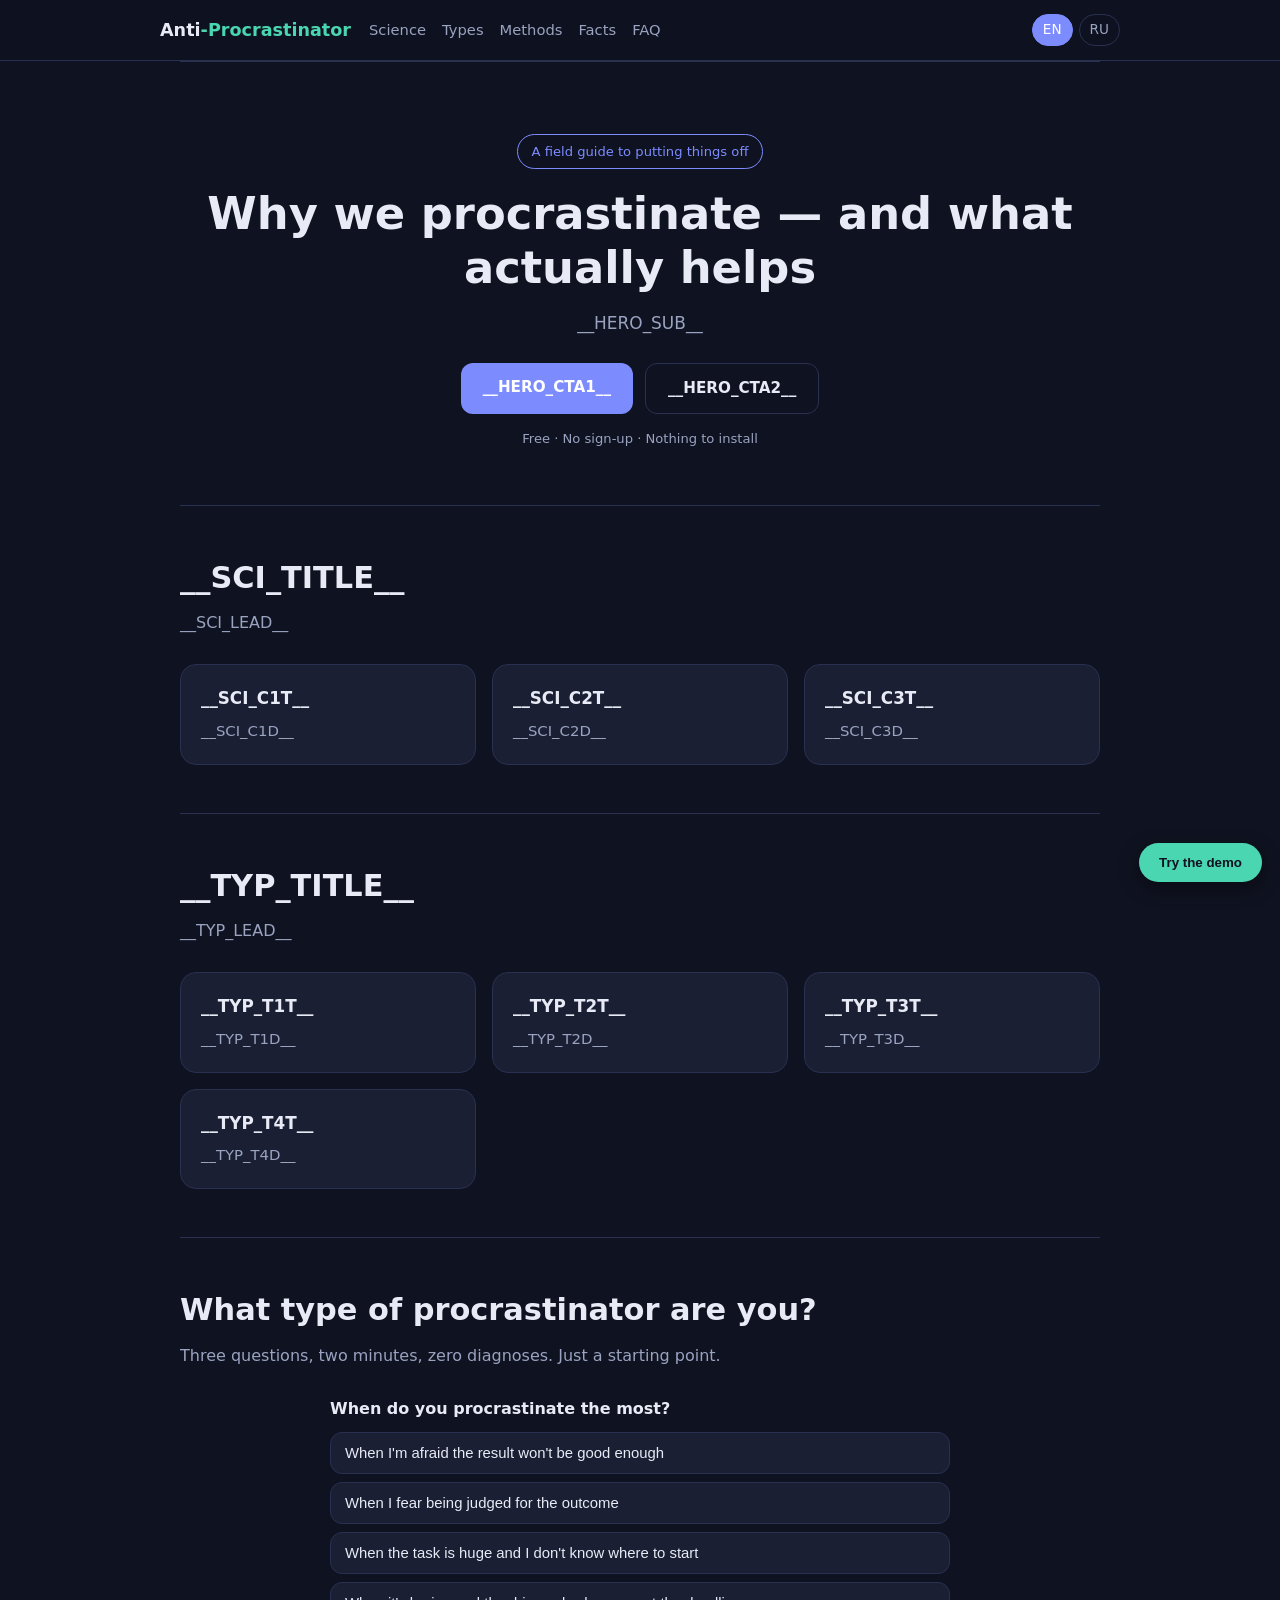
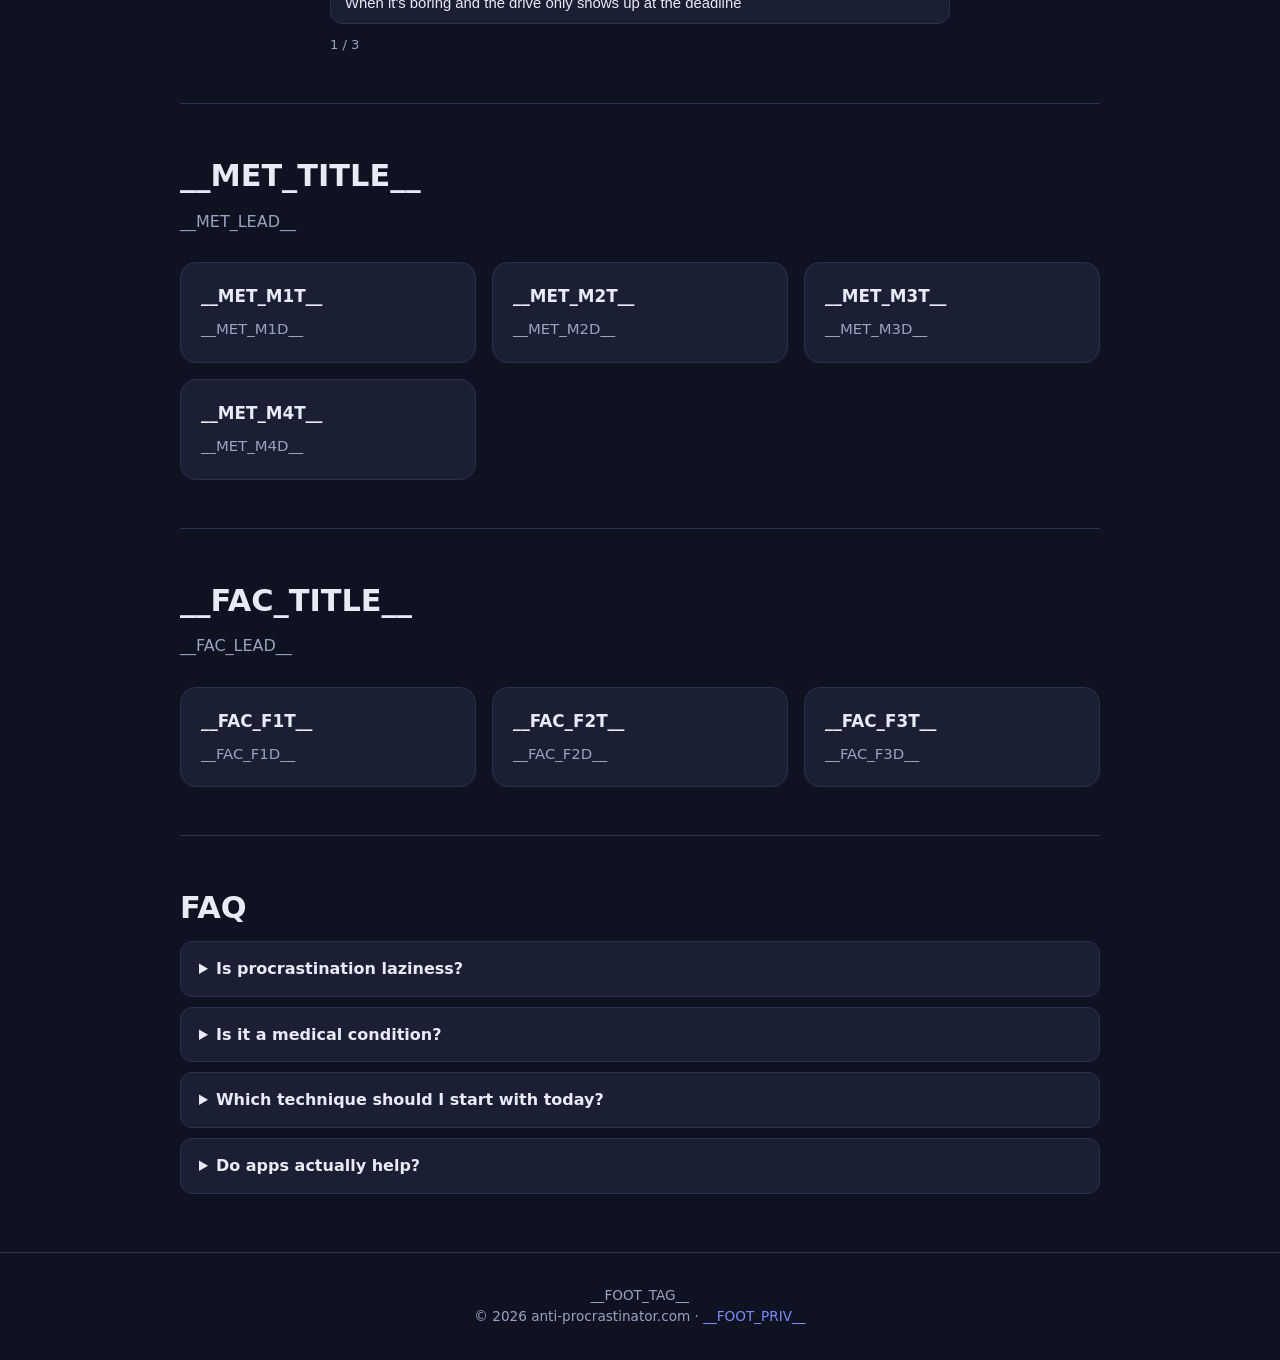
==== index.html @ 83e766c9 "первый коммит: Алиса - сайт под ключ с одного промта" ====
<!DOCTYPE html>
<html lang="en">
<head><meta charset="utf-8"><title>Anti-Procrastinator</title>
<script>
(function(){
  var l = (navigator.language||"en").toLowerCase();
  var lang = l.indexOf("ru")===0 ? "ru" : "en";
  window.location.replace("/"+lang+"/");
})();
</script>
<noscript><meta http-equiv="refresh" content="0;url=/en/"><p><a href="/en/">English</a> · <a href="/ru/">Русский</a></p></noscript>
</head><body></body></html>
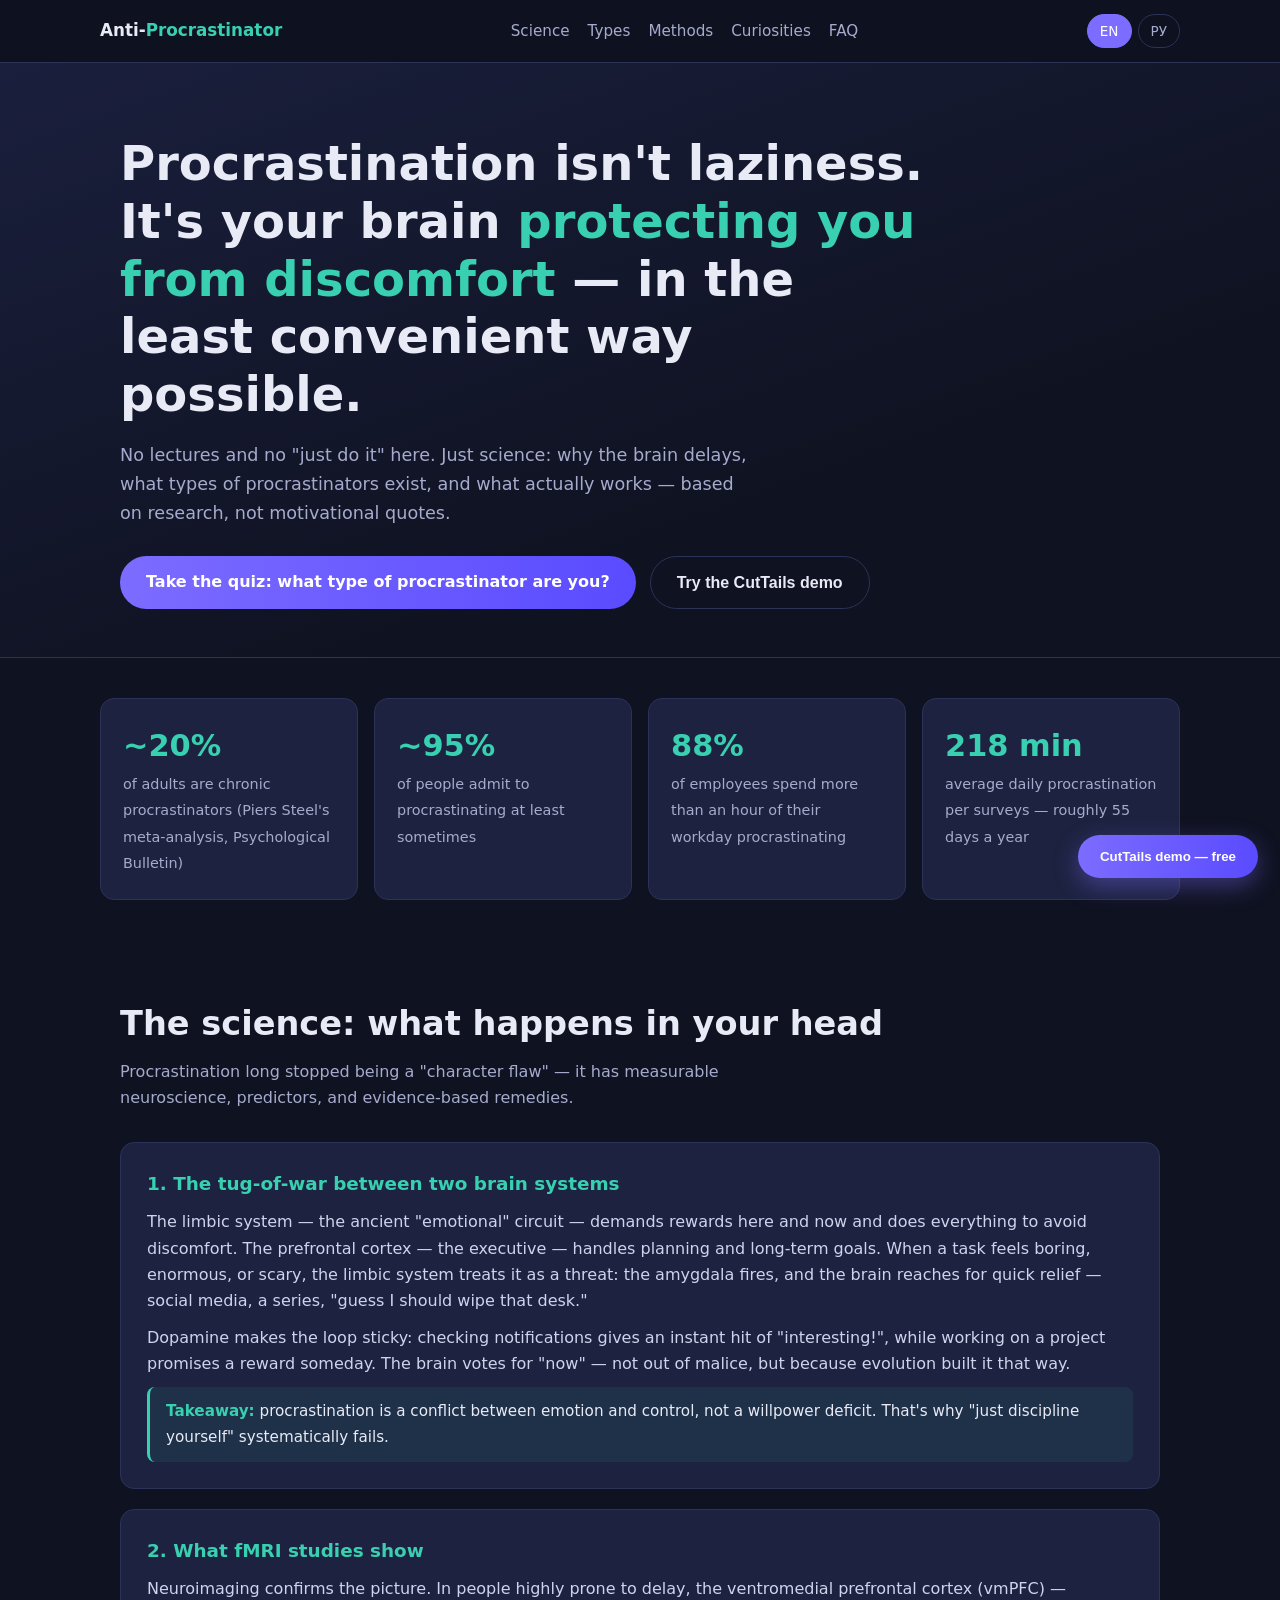
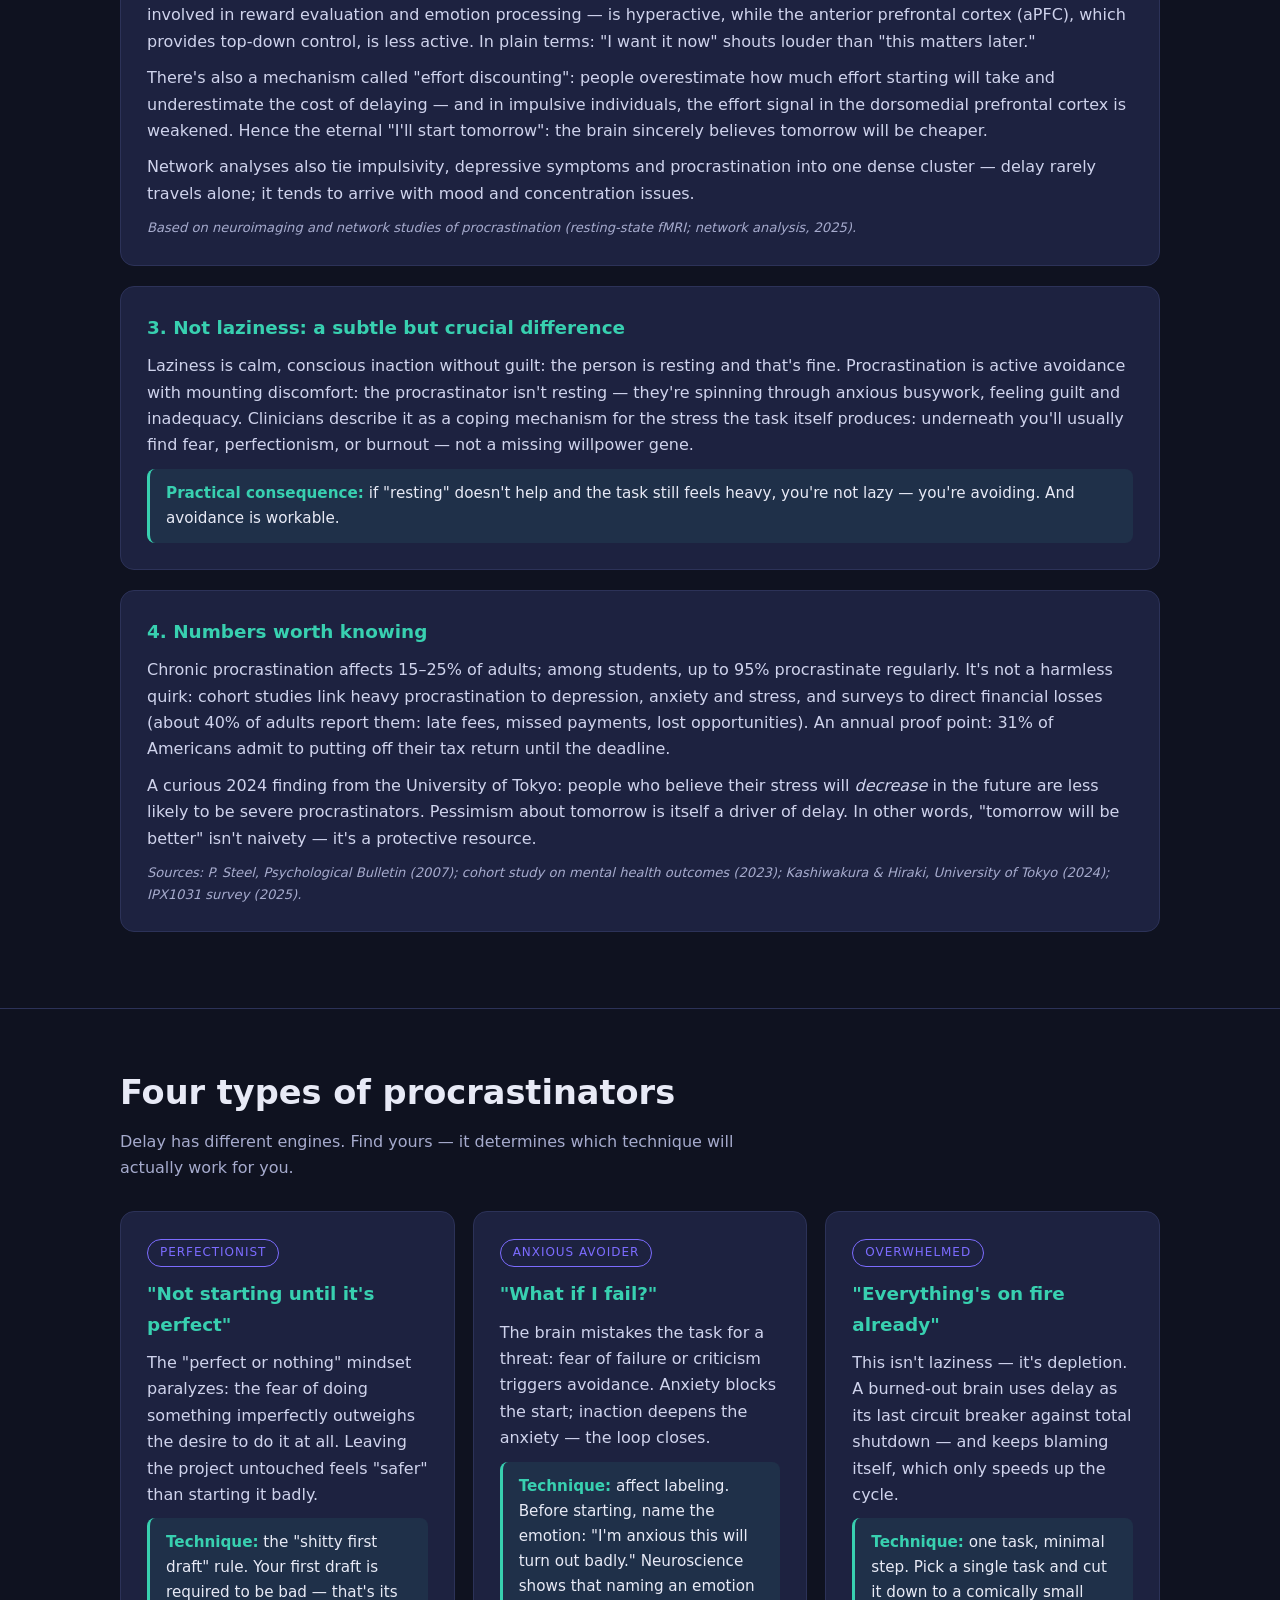
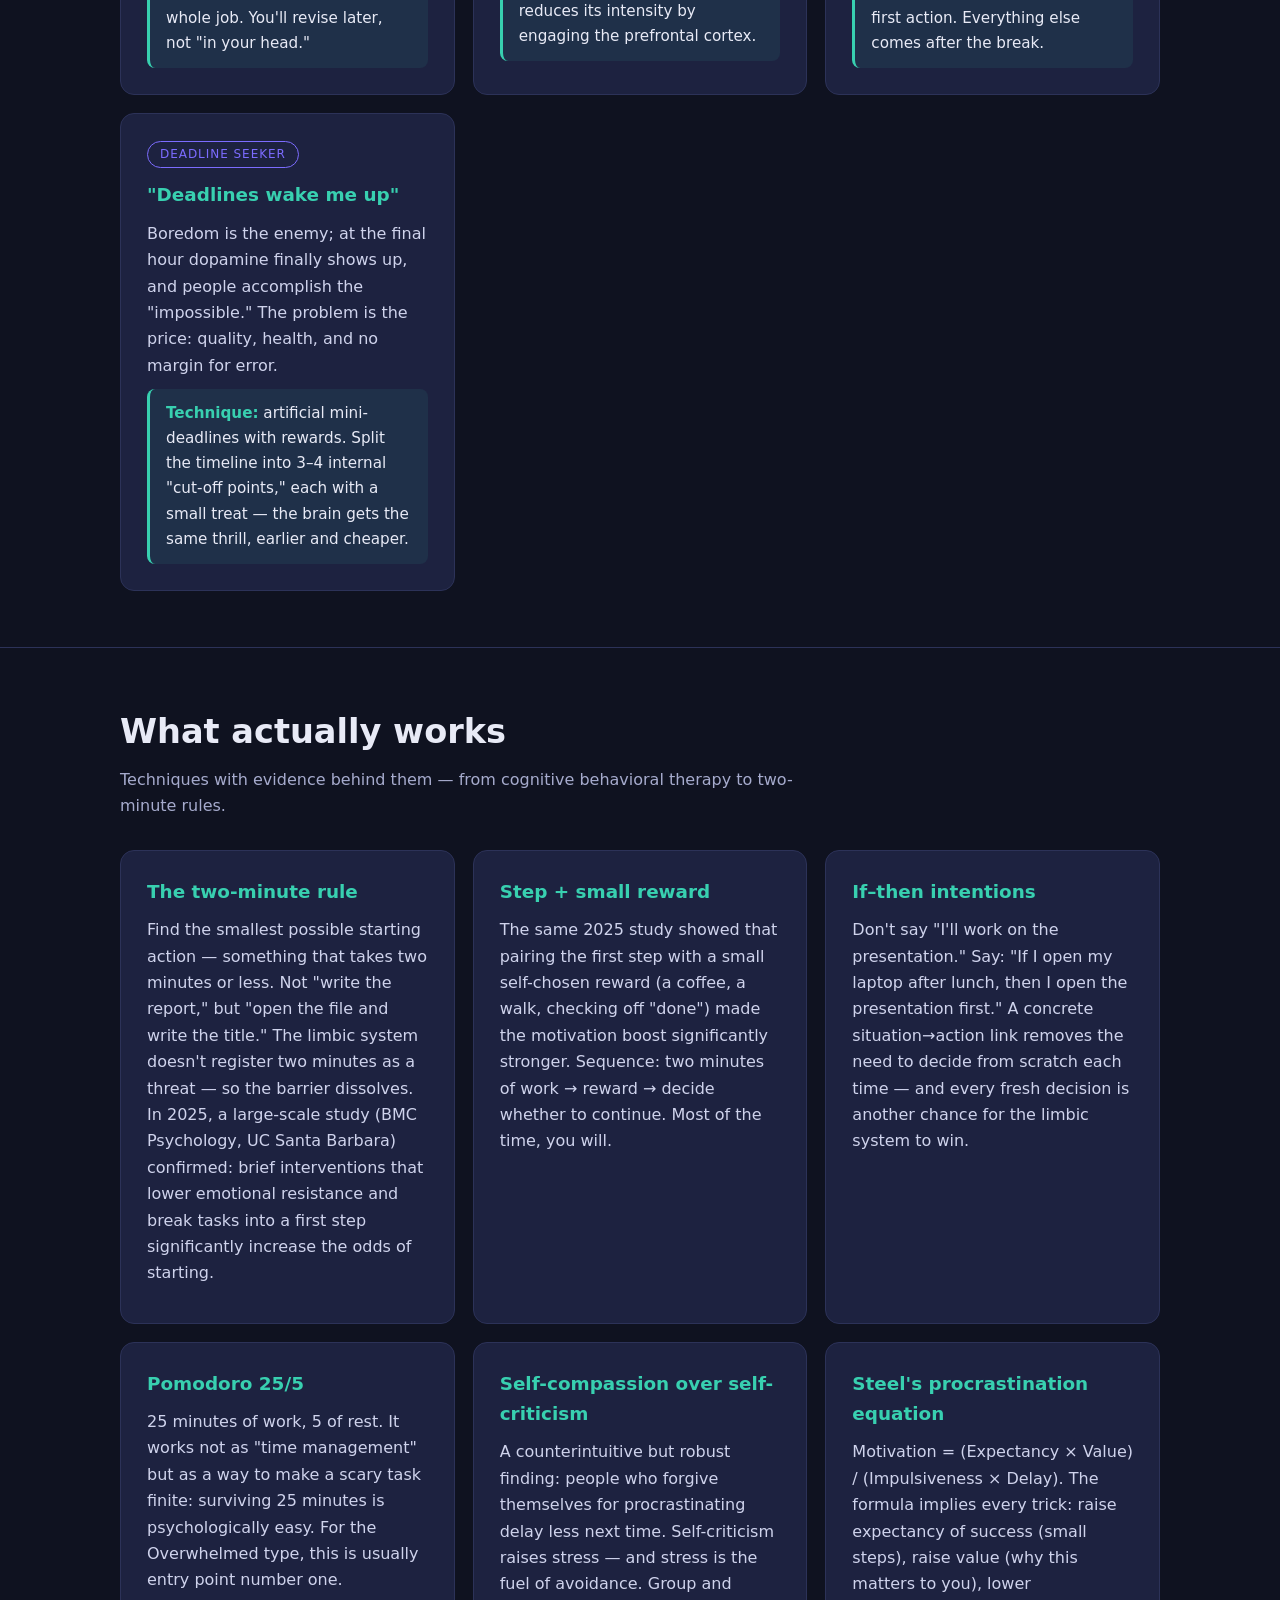
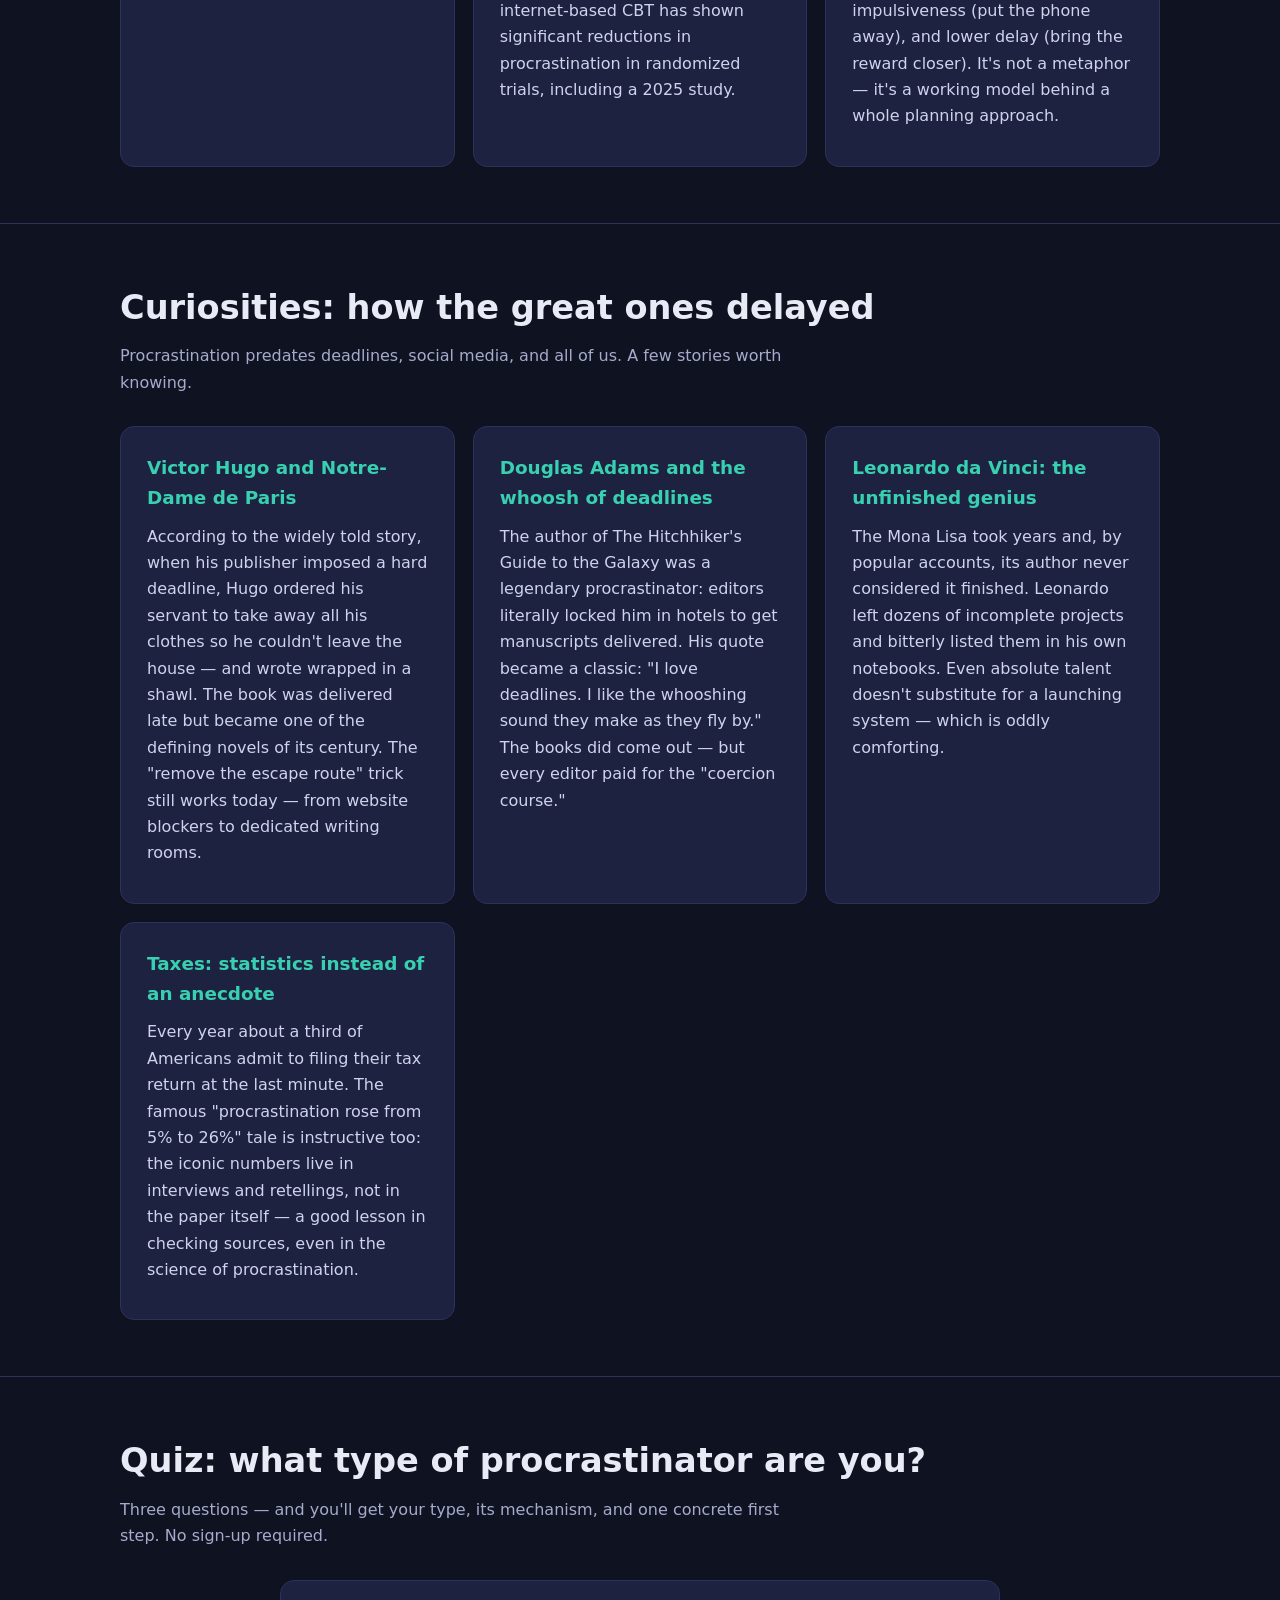
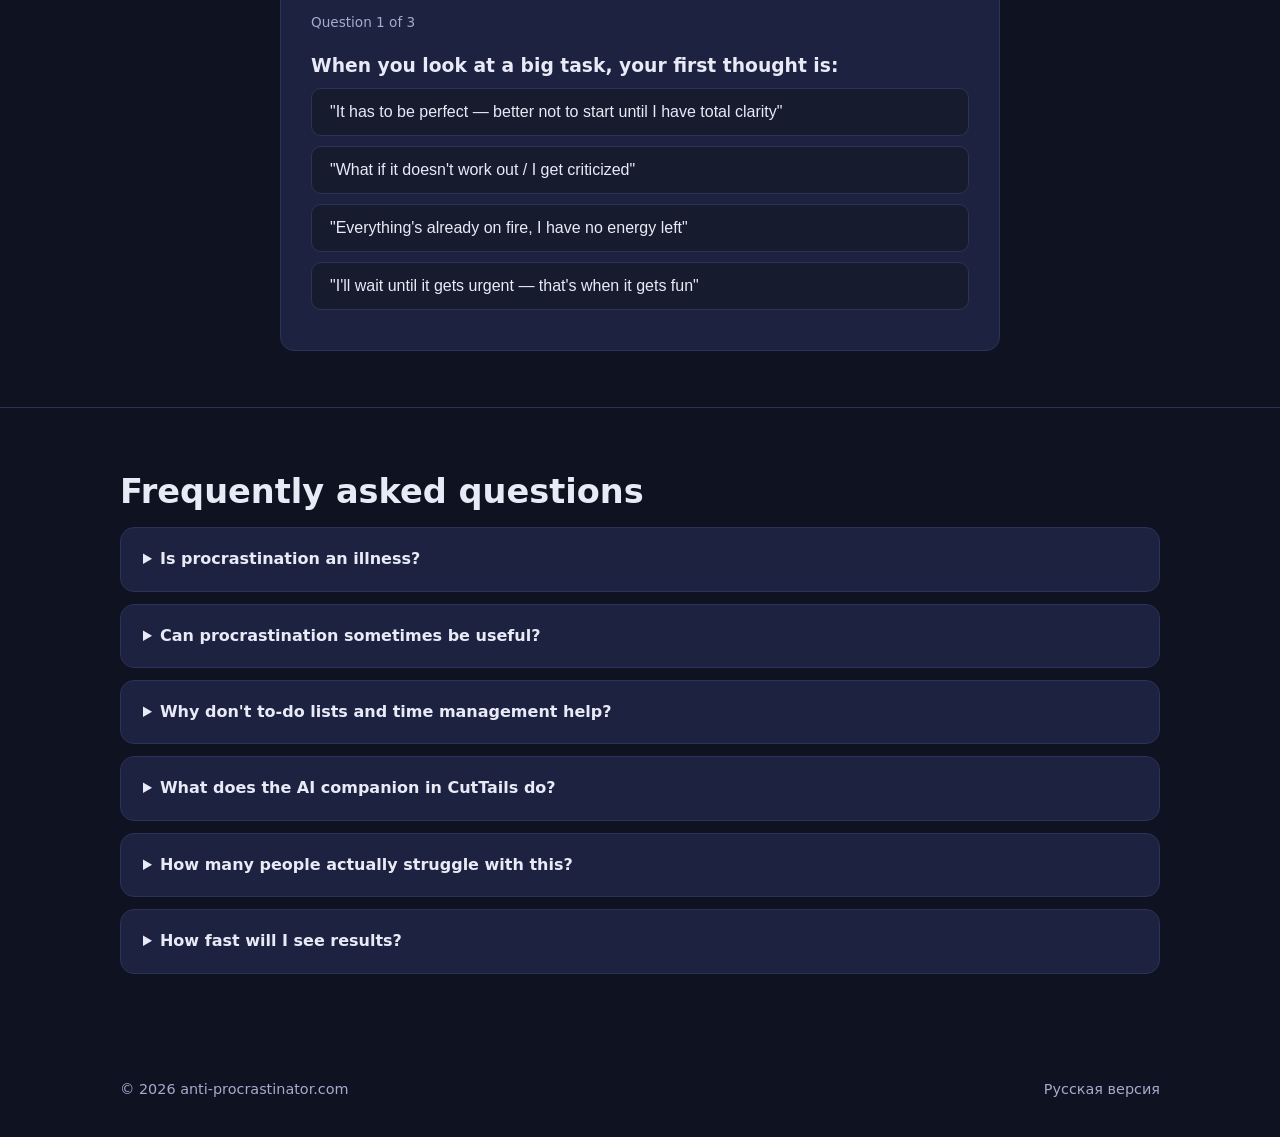
==== commit cd84c133: "заполнение заглушек: добавление статей, находок, типов, методов, курьёзов, тестов" ====
--- a/index.html
+++ b/index.html
@@ -1,12 +1,23 @@
 <!DOCTYPE html>
 <html lang="en">
-<head><meta charset="utf-8"><title>Anti-Procrastinator</title>
+<head>
+<meta charset="utf-8">
+<title>anti-procrastinator.com</title>
+<meta name="description" content="A science-based guide to procrastination. Choose your language.">
+<link rel="alternate" hreflang="en" href="https://anti-procrastinator.com/en/">
+<link rel="alternate" hreflang="ru" href="https://anti-procrastinator.com/ru/">
+<link rel="alternate" hreflang="x-default" href="https://anti-procrastinator.com/">
 <script>
-(function(){
-  var l = (navigator.language||"en").toLowerCase();
-  var lang = l.indexOf("ru")===0 ? "ru" : "en";
-  window.location.replace("/"+lang+"/");
+(function () {
+  var lang = (navigator.language || navigator.userLanguage || 'en').toLowerCase();
+  var target = lang.indexOf('ru') === 0 ? '/ru/' : '/en/';
+  window.location.replace(target);
 })();
 </script>
-<noscript><meta http-equiv="refresh" content="0;url=/en/"><p><a href="/en/">English</a> · <a href="/ru/">Русский</a></p></noscript>
-</head><body></body></html>+</head>
+<body>
+<p style="font-family:sans-serif;padding:40px">
+  <a href="/en/">English</a> · <a href="/ru/">Русский</a>
+</p>
+</body>
+</html>
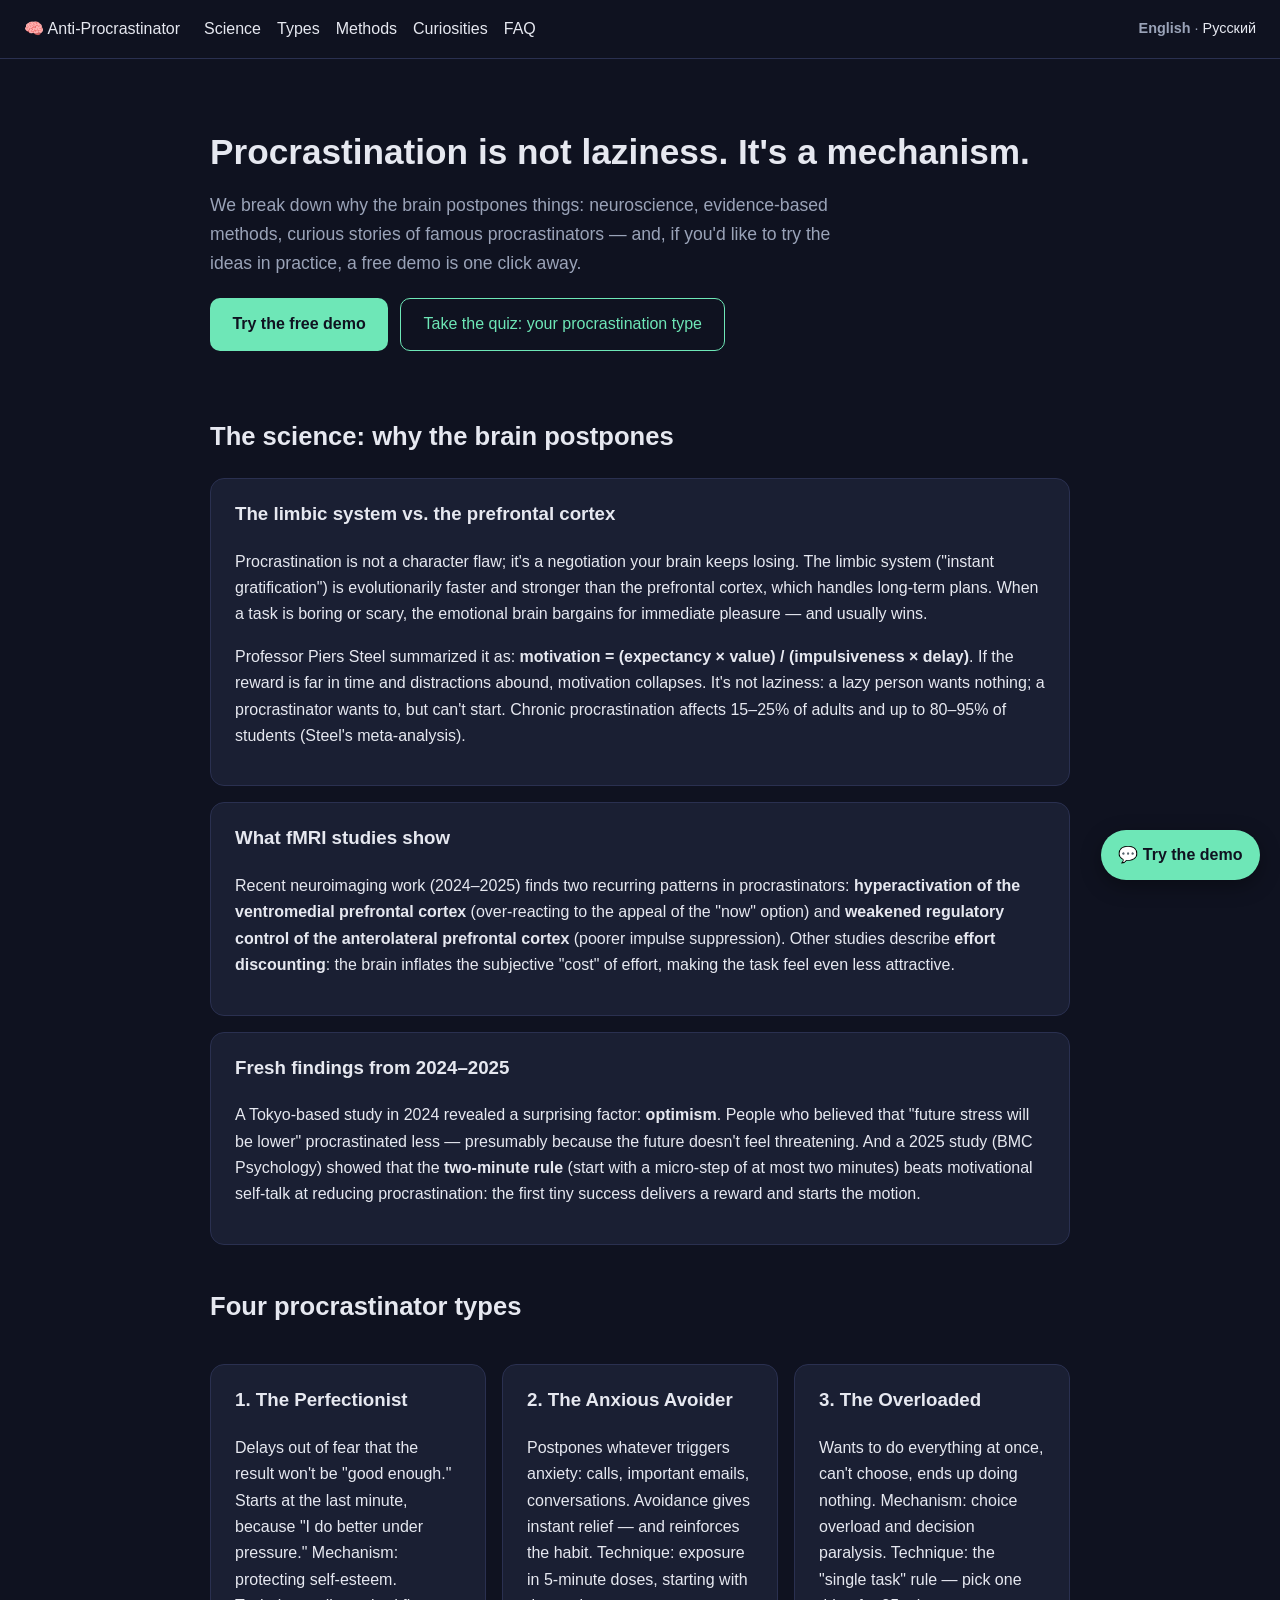
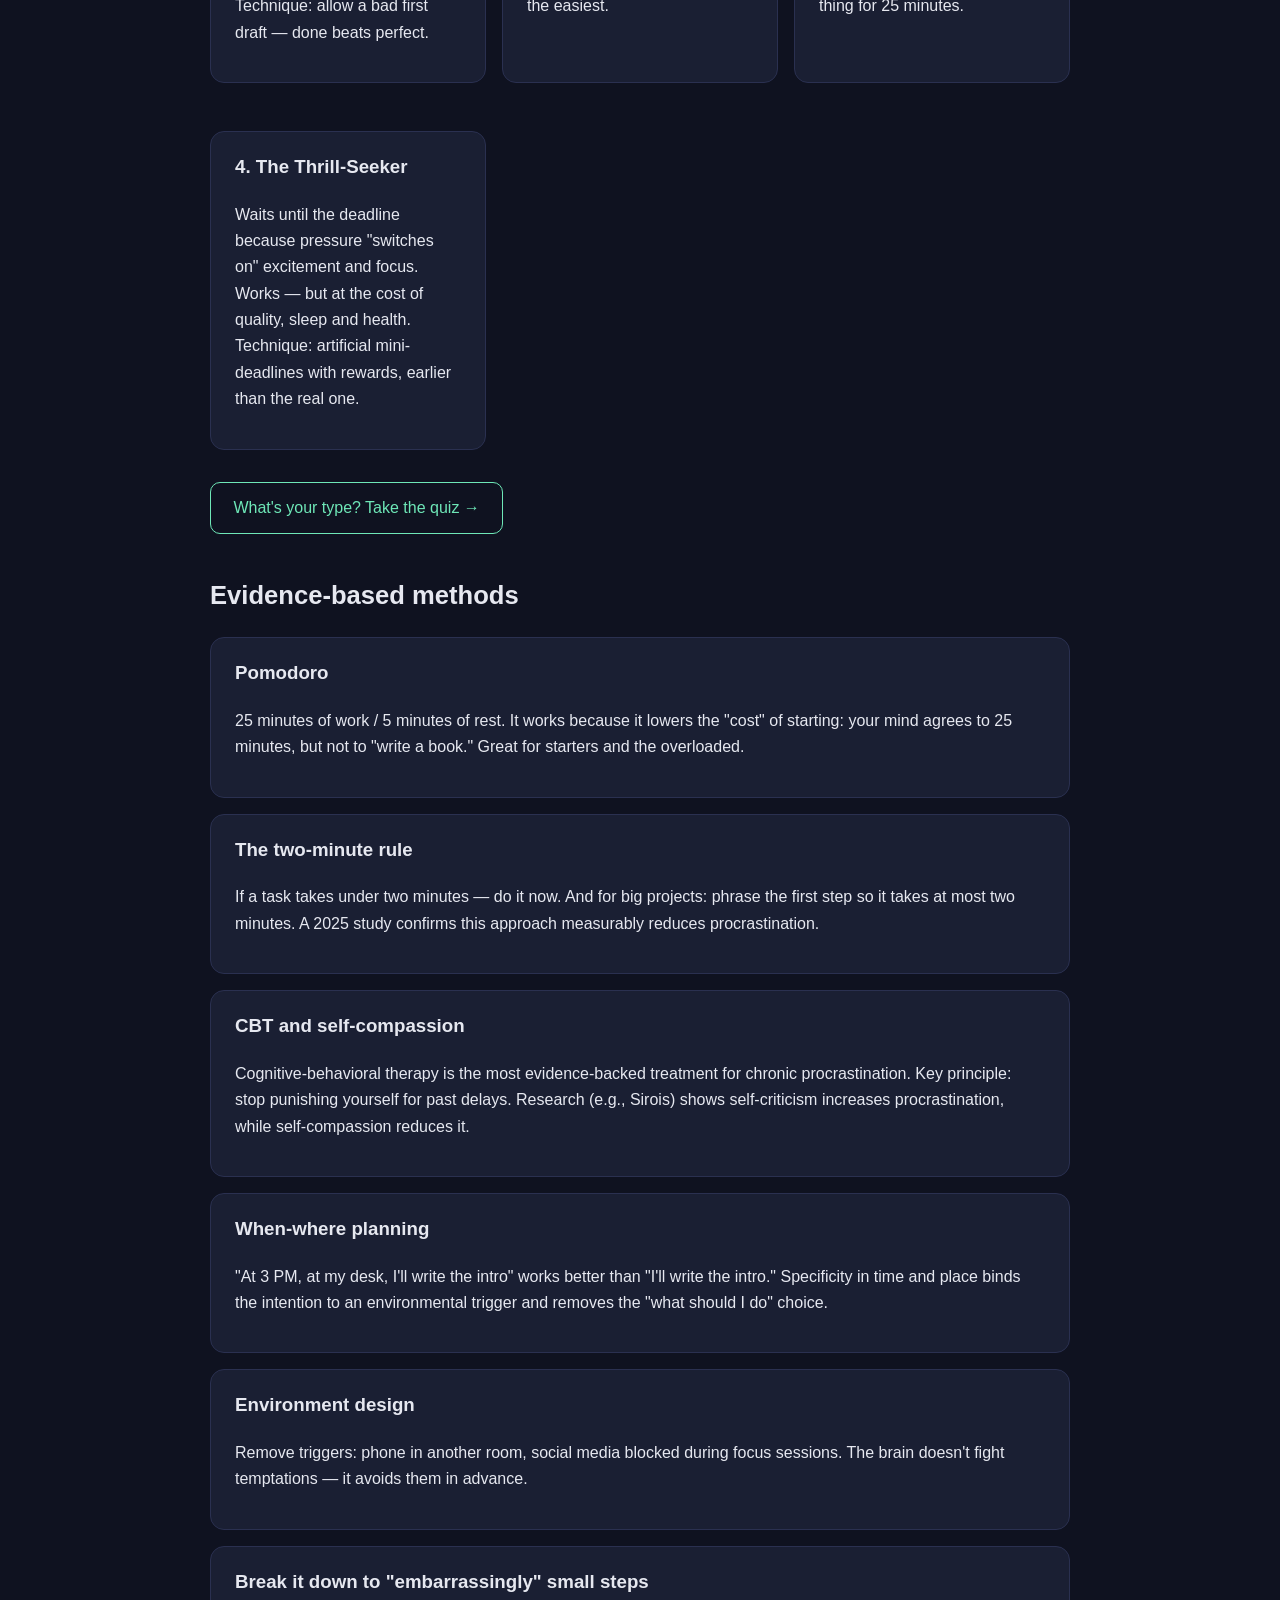
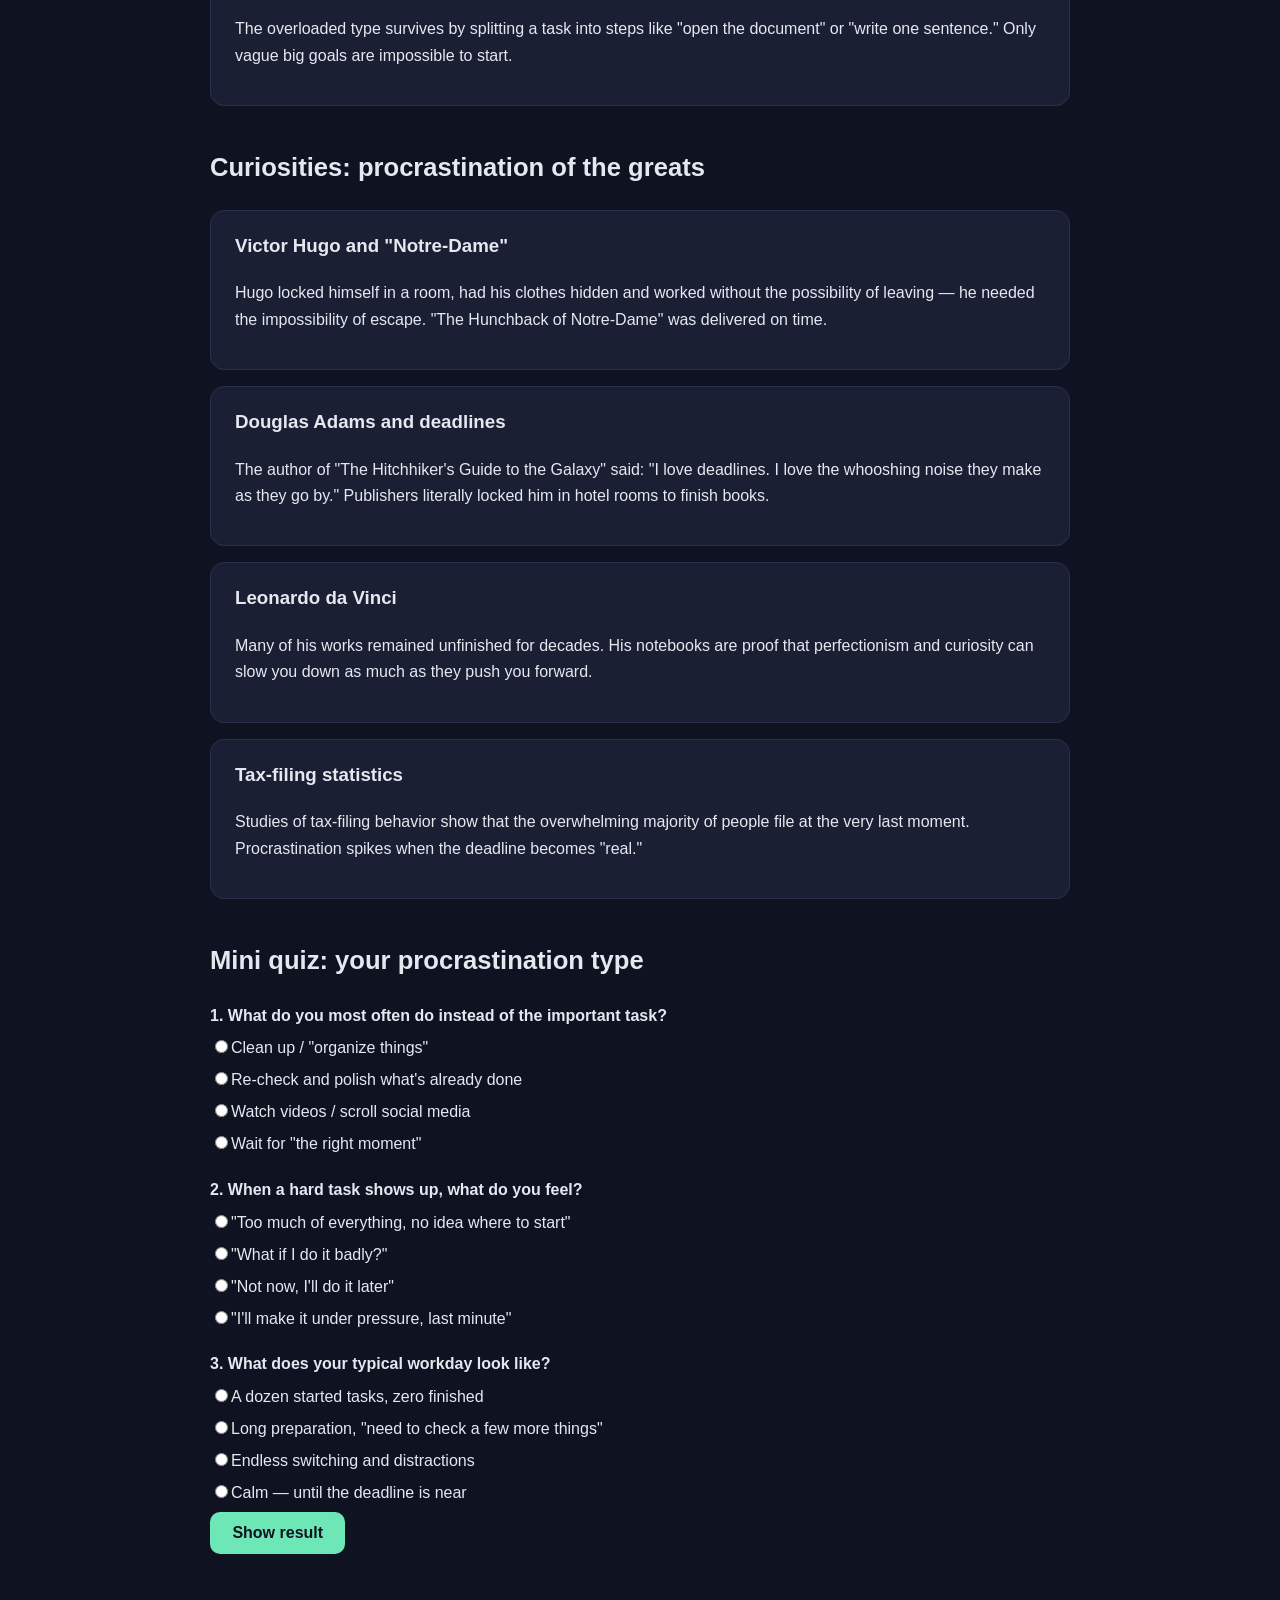
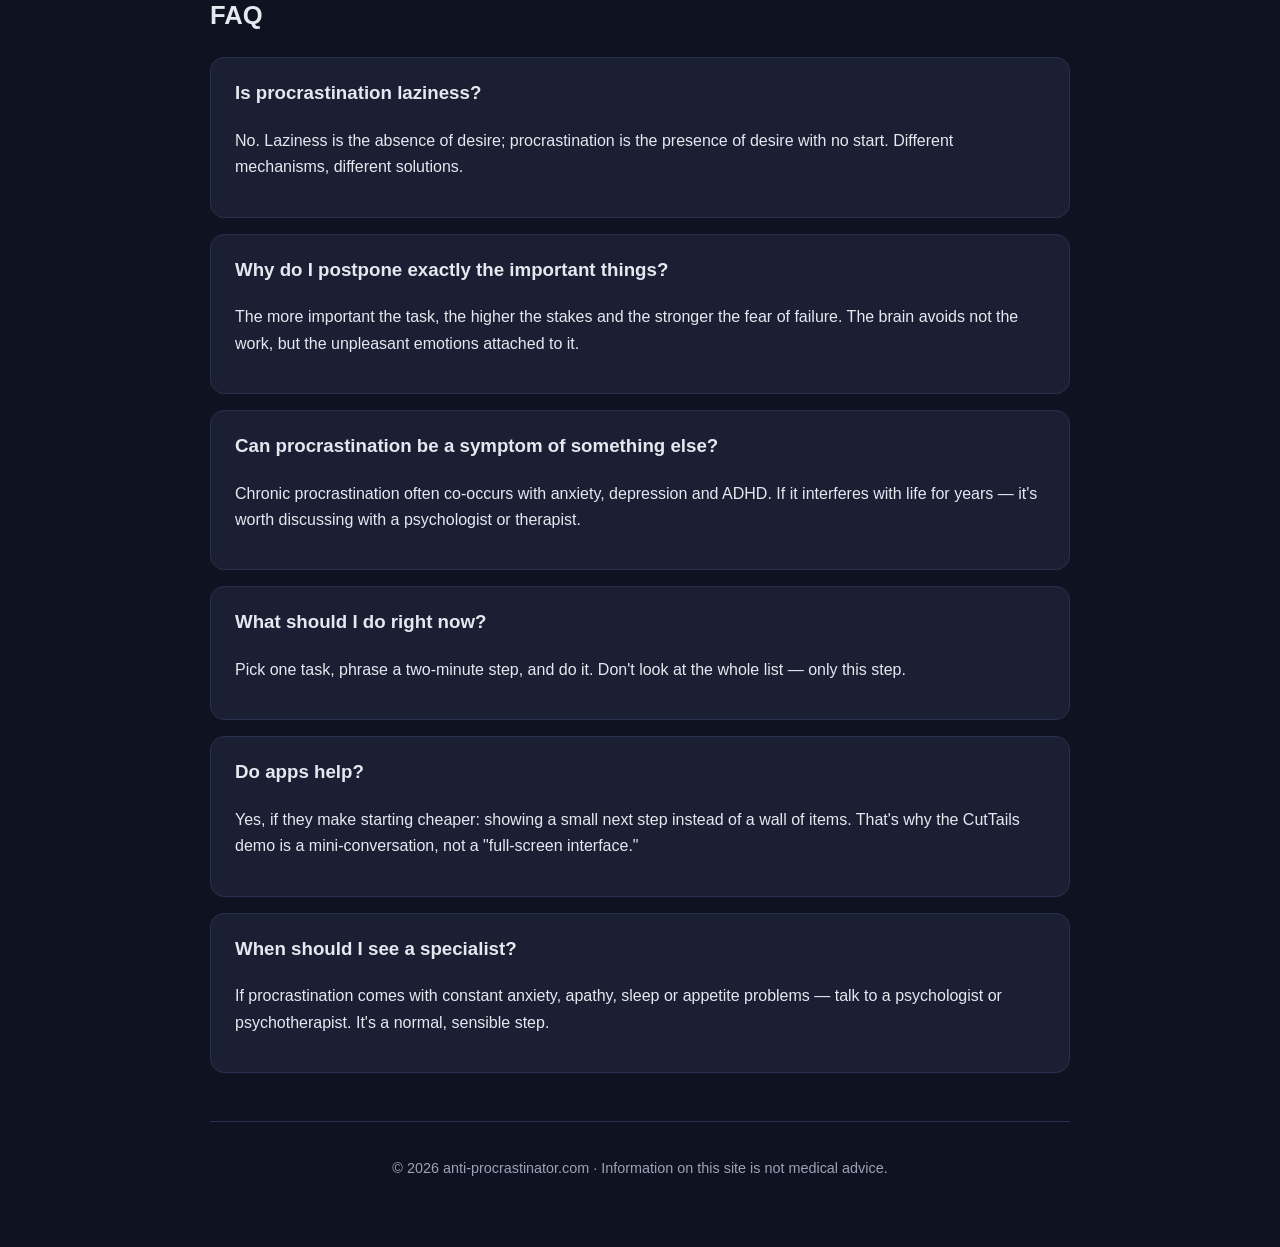
==== commit e9c6a8d1: "v3.0-счётчики Яндекс.Метрика - во все три страницы сайта (корневая, русская и английская)" ====
--- a/index.html
+++ b/index.html
@@ -1,14 +1,14 @@
 <!DOCTYPE html>
 <html lang="en">
 <head>
-<meta charset="utf-8">
-<title>anti-procrastinator.com</title>
-<meta name="description" content="A science-based guide to procrastination. Choose your language.">
-<link rel="alternate" hreflang="en" href="https://anti-procrastinator.com/en/">
-<link rel="alternate" hreflang="ru" href="https://anti-procrastinator.com/ru/">
-<link rel="alternate" hreflang="x-default" href="https://anti-procrastinator.com/">
+<meta charset="UTF-8">
+<title>Anti-Procrastinator</title>
+<meta name="robots" content="index, follow">
+<link rel="alternate" hreflang="en" href="https://anti-procrastinator.com/en/" >
+<link rel="alternate" hreflang="ru" href="https://anti-procrastinator.com/ru/" >
+<link rel="alternate" hreflang="x-default" href="https://anti-procrastinator.com/en/" >
 <script>
-(function () {
+(function() {
   var lang = (navigator.language || navigator.userLanguage || 'en').toLowerCase();
   var target = lang.indexOf('ru') === 0 ? '/ru/' : '/en/';
   window.location.replace(target);
@@ -16,8 +16,22 @@
 </script>
 </head>
 <body>
-<p style="font-family:sans-serif;padding:40px">
-  <a href="/en/">English</a> · <a href="/ru/">Русский</a>
-</p>
+<noscript>
+  <p><a href="/en/">English</a> · <a href="/ru/">Русский</a></p>
+</noscript>
+<p>Redirecting… / Перенаправление…</p>
+<!-- Yandex.Metrika counter -->
+<script type="text/javascript">
+    (function(m,e,t,r,i,k,a){
+        m[i]=m[i]||function(){(m[i].a=m[i].a||[]).push(arguments)};
+        m[i].l=1*new Date();
+        for (var j = 0; j < document.scripts.length; j++) {if (document.scripts[j].src === r) { return; }}
+        k=e.createElement(t),a=e.getElementsByTagName(t)[0],k.async=1,k.src=r,a.parentNode.insertBefore(k,a)
+    })(window, document,'script','https://mc.yandex.ru/metrika/tag.js?id=114655816', 'ym');
+
+    ym(114655816, 'init', {ssr:true, webvisor:true, clickmap:true, ecommerce:"dataLayer", referrer: document.referrer, url: location.href, accurateTrackBounce:true, trackLinks:true});
+</script>
+<noscript><div><img src="https://mc.yandex.ru/watch/114655816" style="position:absolute; left:-9999px;" alt="" /></div></noscript>
+<!-- /Yandex.Metrika counter -->
 </body>
-</html>
+</html>
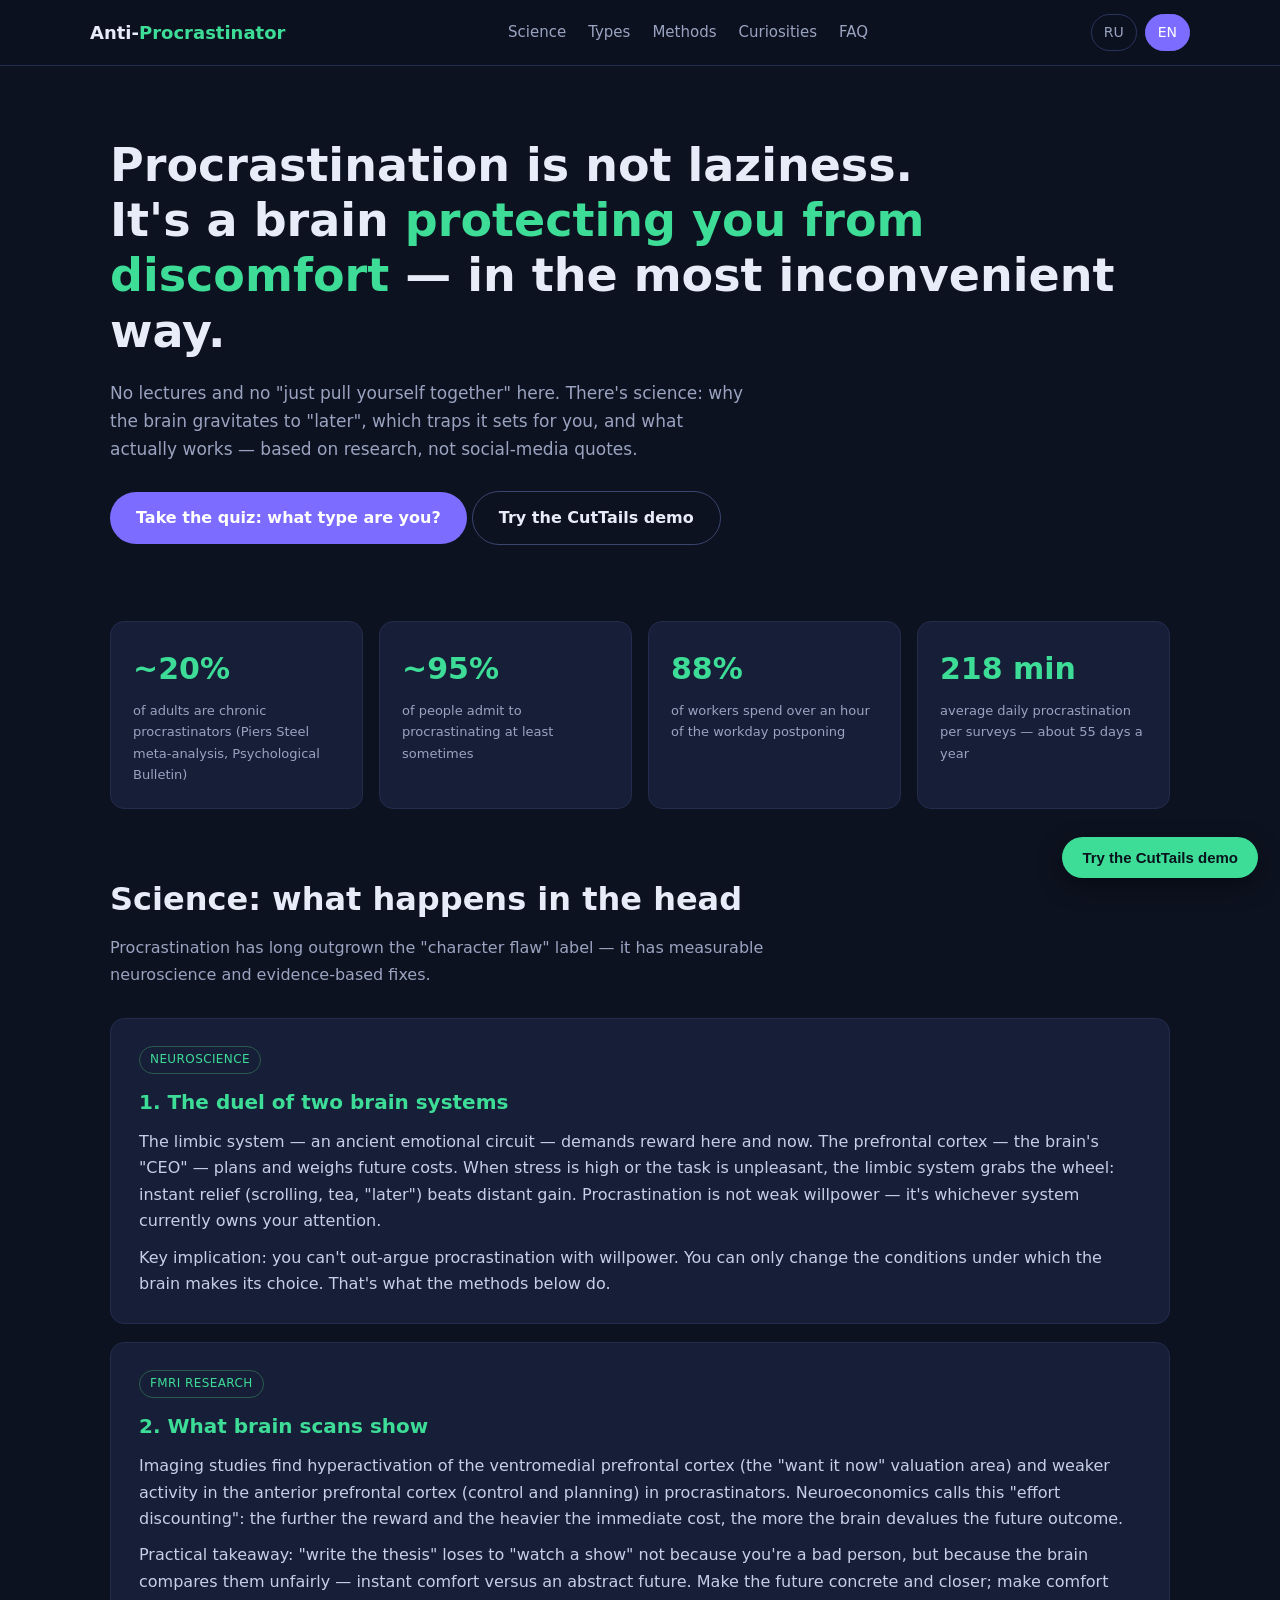
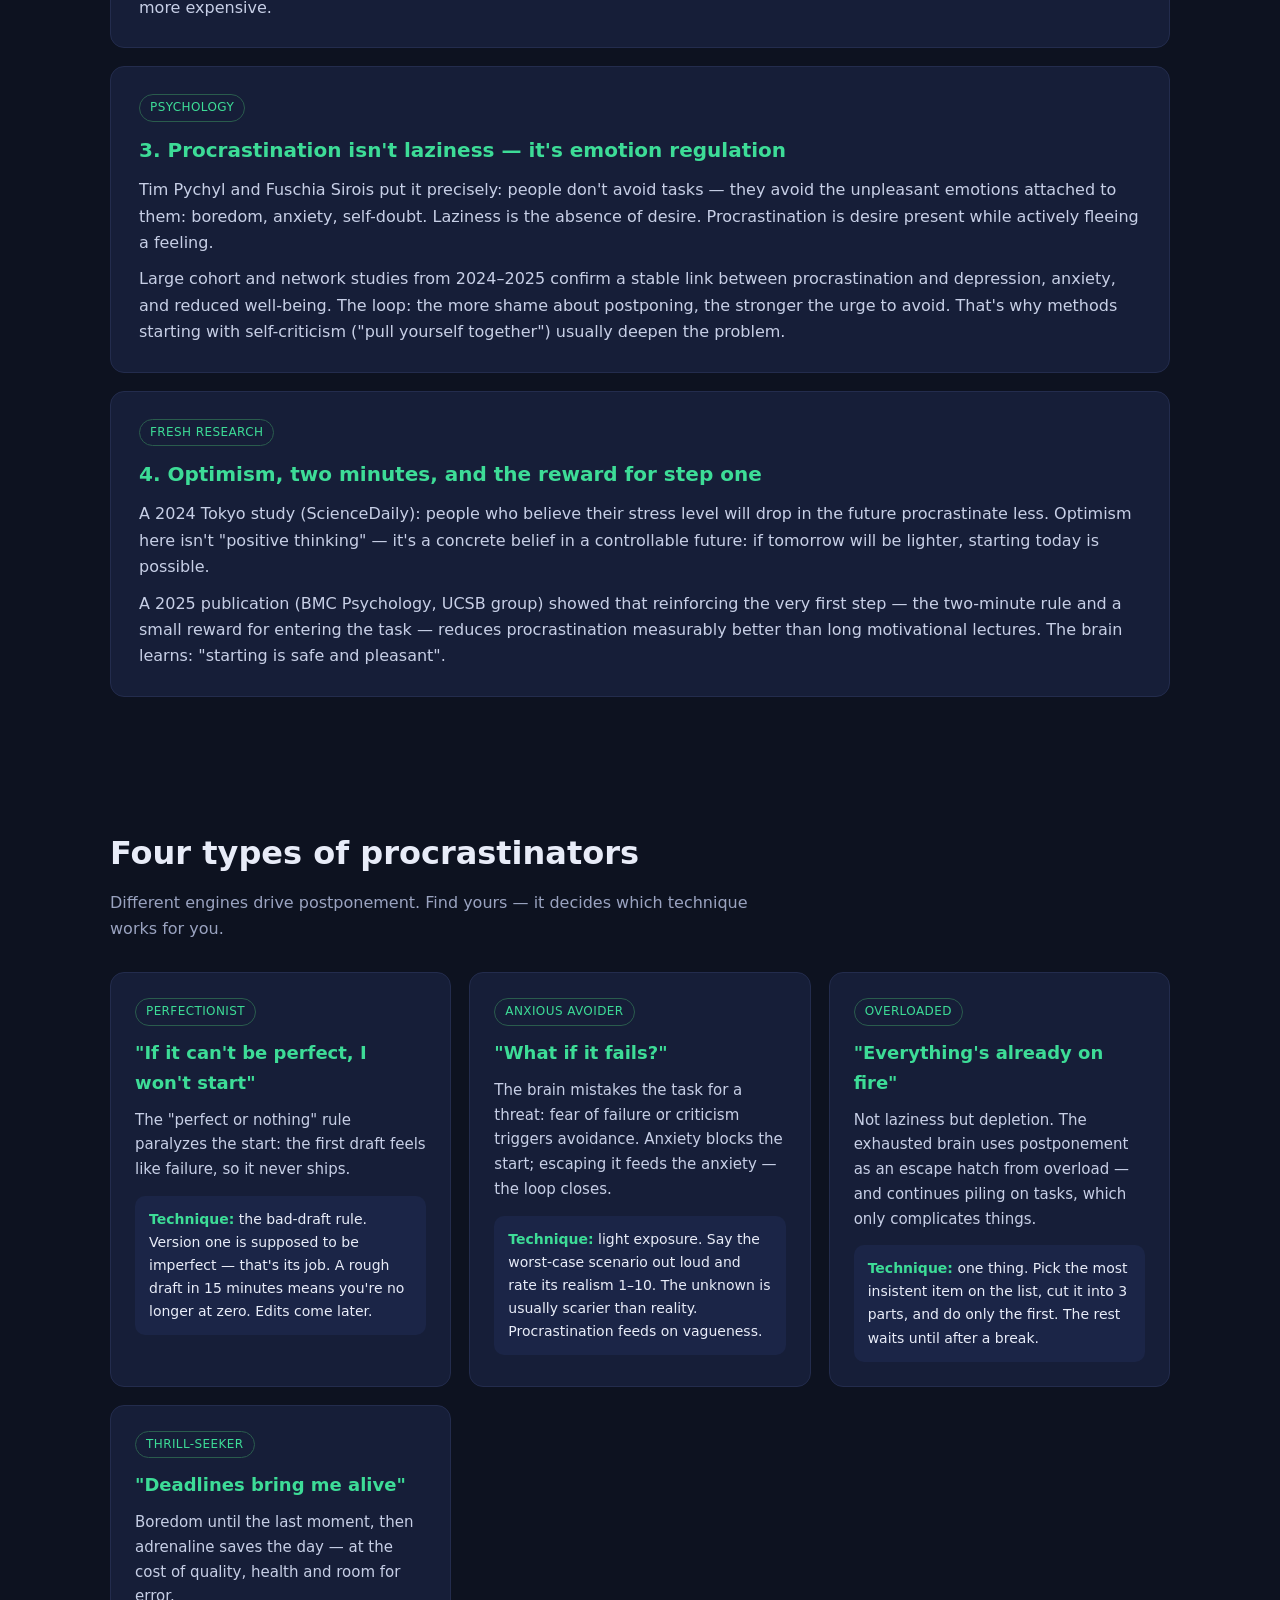
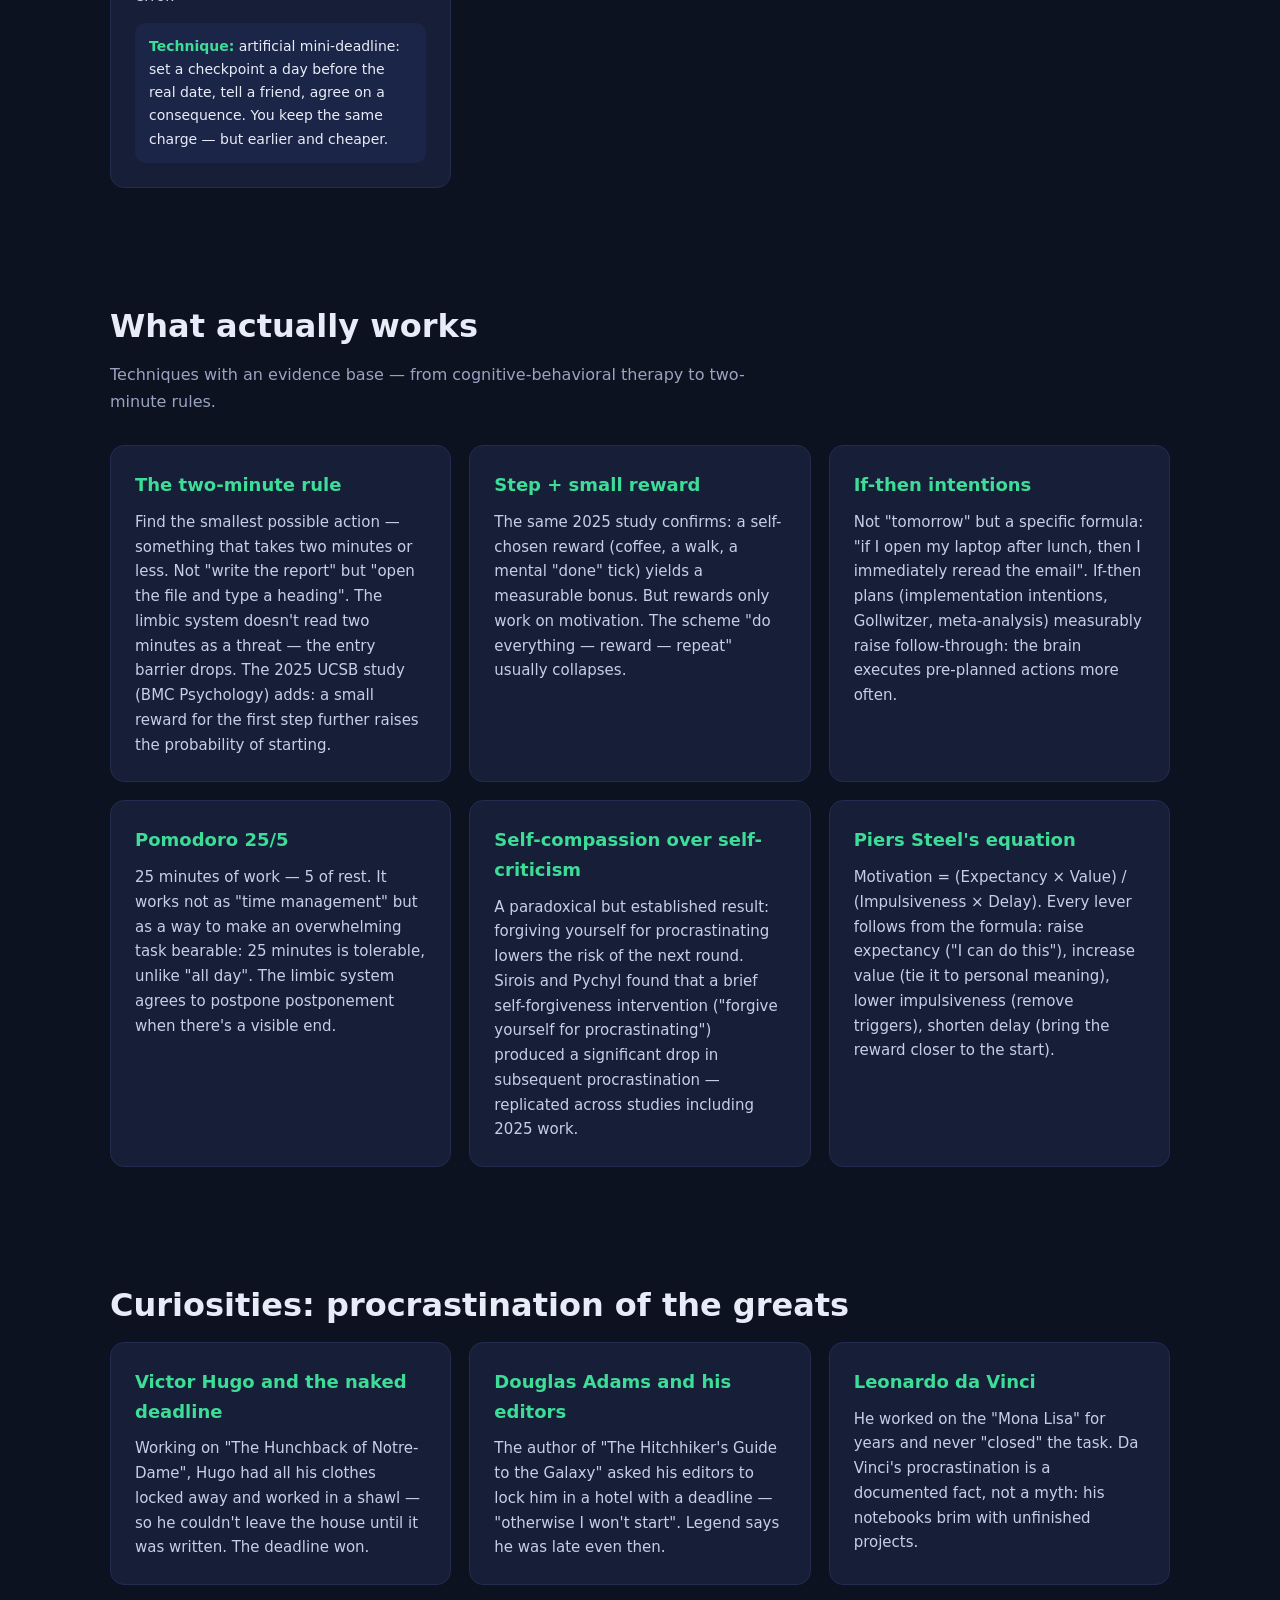
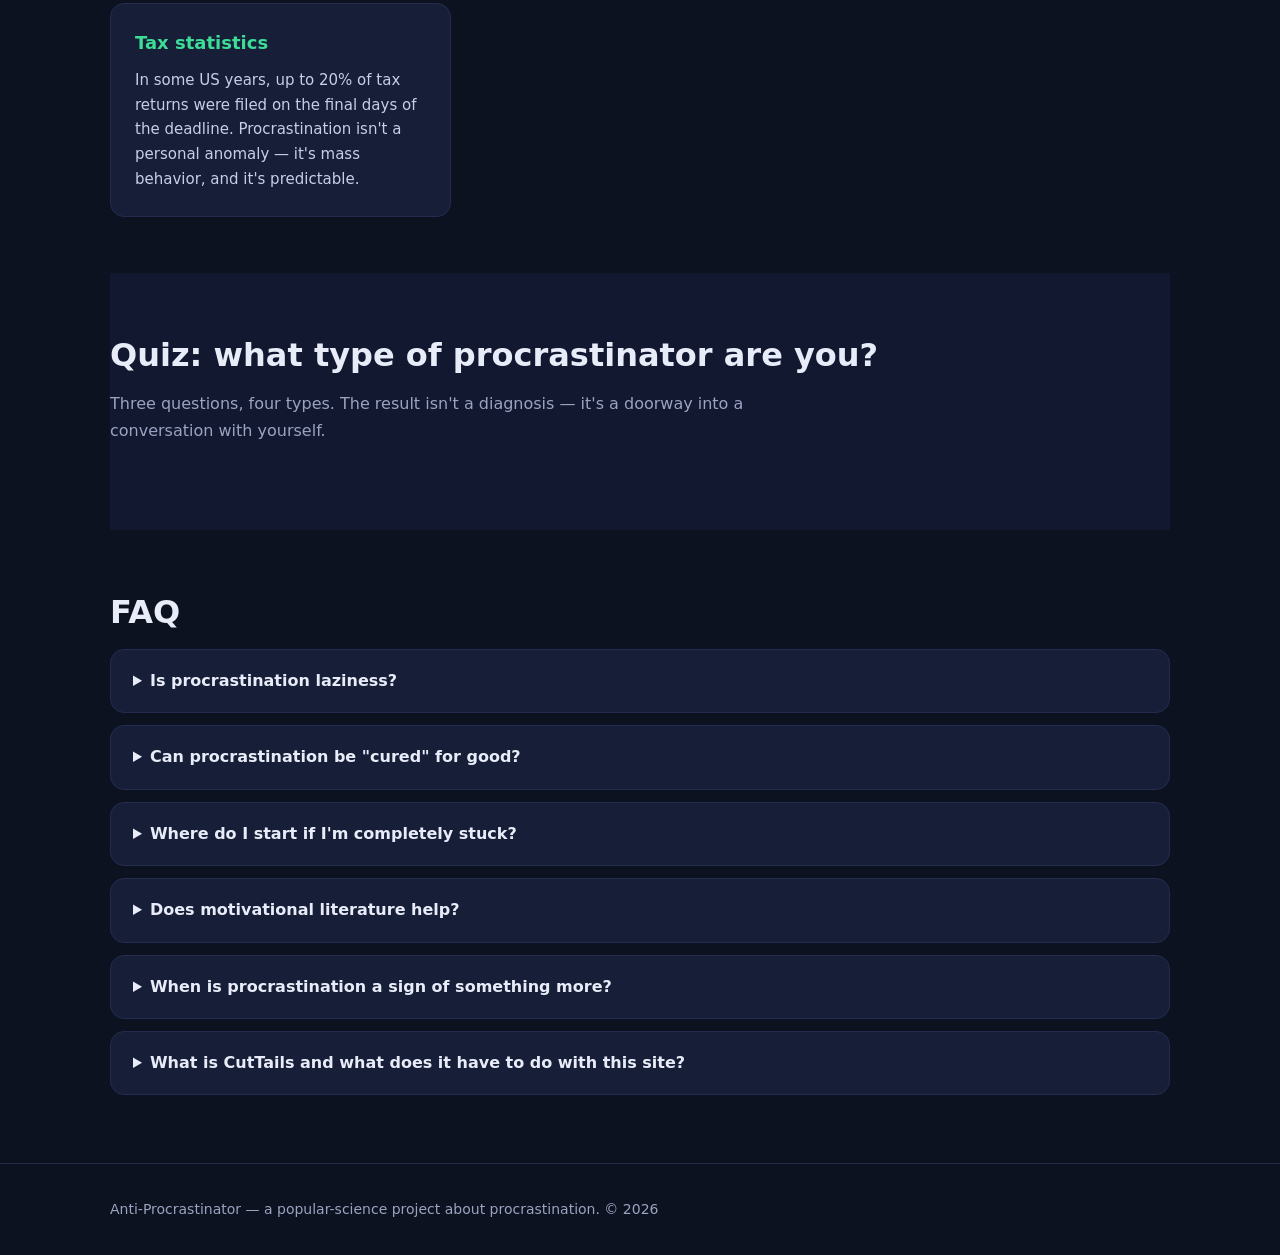
==== commit 9b9774f8: "v4.0 - возврат оформления Главной страницы из v2.0 + осталась Яндекс.Метрика" ====
--- a/index.html
+++ b/index.html
@@ -2,24 +2,20 @@
 <html lang="en">
 <head>
 <meta charset="UTF-8">
-<title>Anti-Procrastinator</title>
-<meta name="robots" content="index, follow">
-<link rel="alternate" hreflang="en" href="https://anti-procrastinator.com/en/" >
-<link rel="alternate" hreflang="ru" href="https://anti-procrastinator.com/ru/" >
-<link rel="alternate" hreflang="x-default" href="https://anti-procrastinator.com/en/" >
+<meta name="viewport" content="width=device-width, initial-scale=1.0">
+<title>Anti-Procrastinator — redirecting</title>
+<link rel="alternate" hreflang="en" href="https://anti-procrastinator.com/en/">
+<link rel="alternate" hreflang="ru" href="https://anti-procrastinator.com/ru/">
+<noscript><p><a href="/en/">English</a> · <a href="/ru/">Русский</a></p></noscript>
+</head>
+<body>
+<p><a href="/en/">English</a> · <a href="/ru/">Русский</a></p>
 <script>
-(function() {
-  var lang = (navigator.language || navigator.userLanguage || 'en').toLowerCase();
-  var target = lang.indexOf('ru') === 0 ? '/ru/' : '/en/';
-  window.location.replace(target);
+(function(){
+  var lang = (navigator.language || navigator.userLanguage || 'en').slice(0,2).toLowerCase();
+  location.replace(lang === 'ru' ? '/ru/' : '/en/');
 })();
 </script>
-</head>
-<body>
-<noscript>
-  <p><a href="/en/">English</a> · <a href="/ru/">Русский</a></p>
-</noscript>
-<p>Redirecting… / Перенаправление…</p>
 <!-- Yandex.Metrika counter -->
 <script type="text/javascript">
     (function(m,e,t,r,i,k,a){
